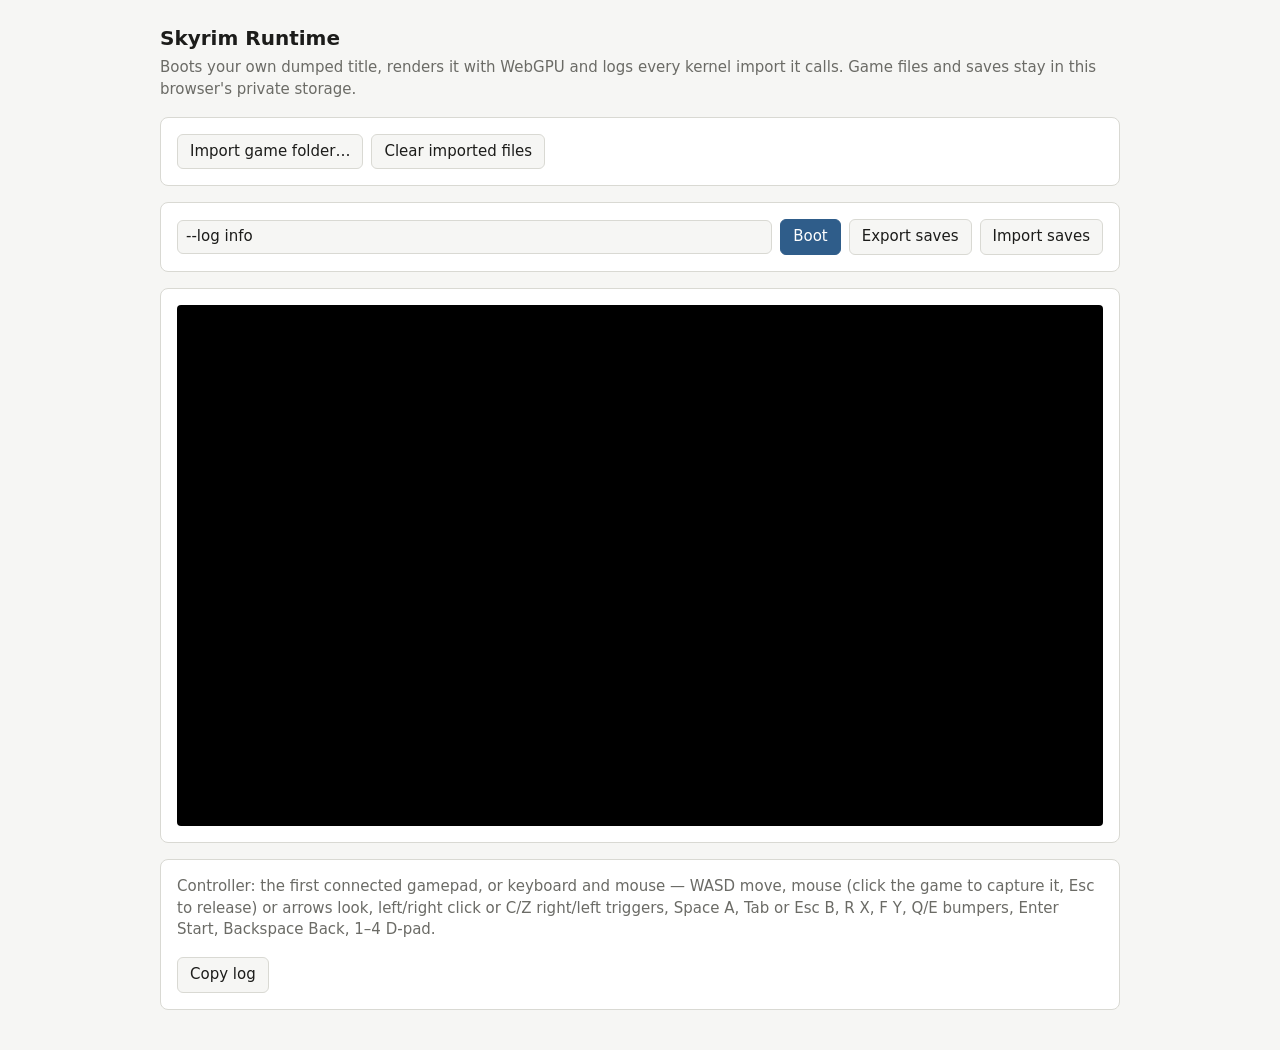
==== hosts/host-web/web/index.html @ f2bdb428 "Skyrim (Xbox 360) static recompilation runtime with a WebGPU renderer Recompiled guest code (XenonRe" ====
<!doctype html>
<html lang="en">
<head>
<meta charset="utf-8">
<meta name="viewport" content="width=device-width, initial-scale=1">
<title>Skyrim Runtime</title>
<style>
  :root { color-scheme: light dark; --bg: #f6f6f4; --fg: #1c1c1a; --muted: #6b6b66; --panel: #ffffff; --line: #d9d9d3; --accent: #2f5d8a; }
  @media (prefers-color-scheme: dark) { :root { --bg: #151514; --fg: #e8e8e3; --muted: #9a9a93; --panel: #1f1f1d; --line: #34342f; --accent: #7fa8d1; } }
  body { margin: 0; font: 15px/1.45 system-ui, sans-serif; background: var(--bg); color: var(--fg); }
  main { max-width: 960px; margin: 0 auto; padding: 24px 16px; }
  h1 { font-size: 20px; margin: 0 0 4px; }
  p { color: var(--muted); margin: 0 0 16px; }
  section { background: var(--panel); border: 1px solid var(--line); border-radius: 8px; padding: 16px; margin-bottom: 16px; }
  .row { display: flex; flex-wrap: wrap; gap: 8px; align-items: center; }
  button, input { font: inherit; }
  button { padding: 6px 12px; border: 1px solid var(--line); border-radius: 6px; background: var(--bg); color: var(--fg); cursor: pointer; }
  button.primary { background: var(--accent); border-color: var(--accent); color: #fff; }
  button:disabled { opacity: .5; cursor: default; }
  input[type=text] { padding: 5px 8px; border: 1px solid var(--line); border-radius: 6px; background: var(--bg); color: var(--fg); min-width: 0; flex: 1 1 200px; }
  #status { color: var(--muted); }
  canvas { display: block; width: 100%; aspect-ratio: 16 / 9; background: #000; border-radius: 4px; }
  pre { margin: 0; max-height: 60vh; overflow: auto; font: 12px/1.4 ui-monospace, monospace; white-space: pre-wrap; word-break: break-all; }
</style>
</head>
<body>
<main>
  <h1>Skyrim Runtime</h1>
  <p>Boots your own dumped title, renders it with WebGPU and logs every kernel import it calls. Game files and saves stay in this browser's private storage.</p>

  <section>
    <div class="row">
      <button id="pick">Import game folder…</button>
      <button id="clear">Clear imported files</button>
      <span id="status"></span>
    </div>
  </section>

  <section>
    <div class="row">
      <input id="args" type="text" value="--log info" aria-label="Runtime arguments">
      <button id="boot" class="primary">Boot</button>
      <button id="export-saves">Export saves</button>
      <button id="import-saves">Import saves</button>
    </div>
  </section>

  <section>
    <canvas id="canvas" width="1280" height="720"></canvas>
  </section>

  <section>
    <p>Controller: the first connected gamepad, or keyboard and mouse — WASD move, mouse (click the game
      to capture it, Esc to release) or arrows look, left/right click or C/Z right/left triggers, Space A,
      Tab or Esc B, R X, F Y, Q/E bumpers, Enter Start, Backspace Back, 1–4 D-pad.</p>
    <div class="row"><button id="copy-log">Copy log</button></div>
    <pre id="log"></pre>
  </section>
</main>
<script src="boot.js"></script>
</body>
</html>
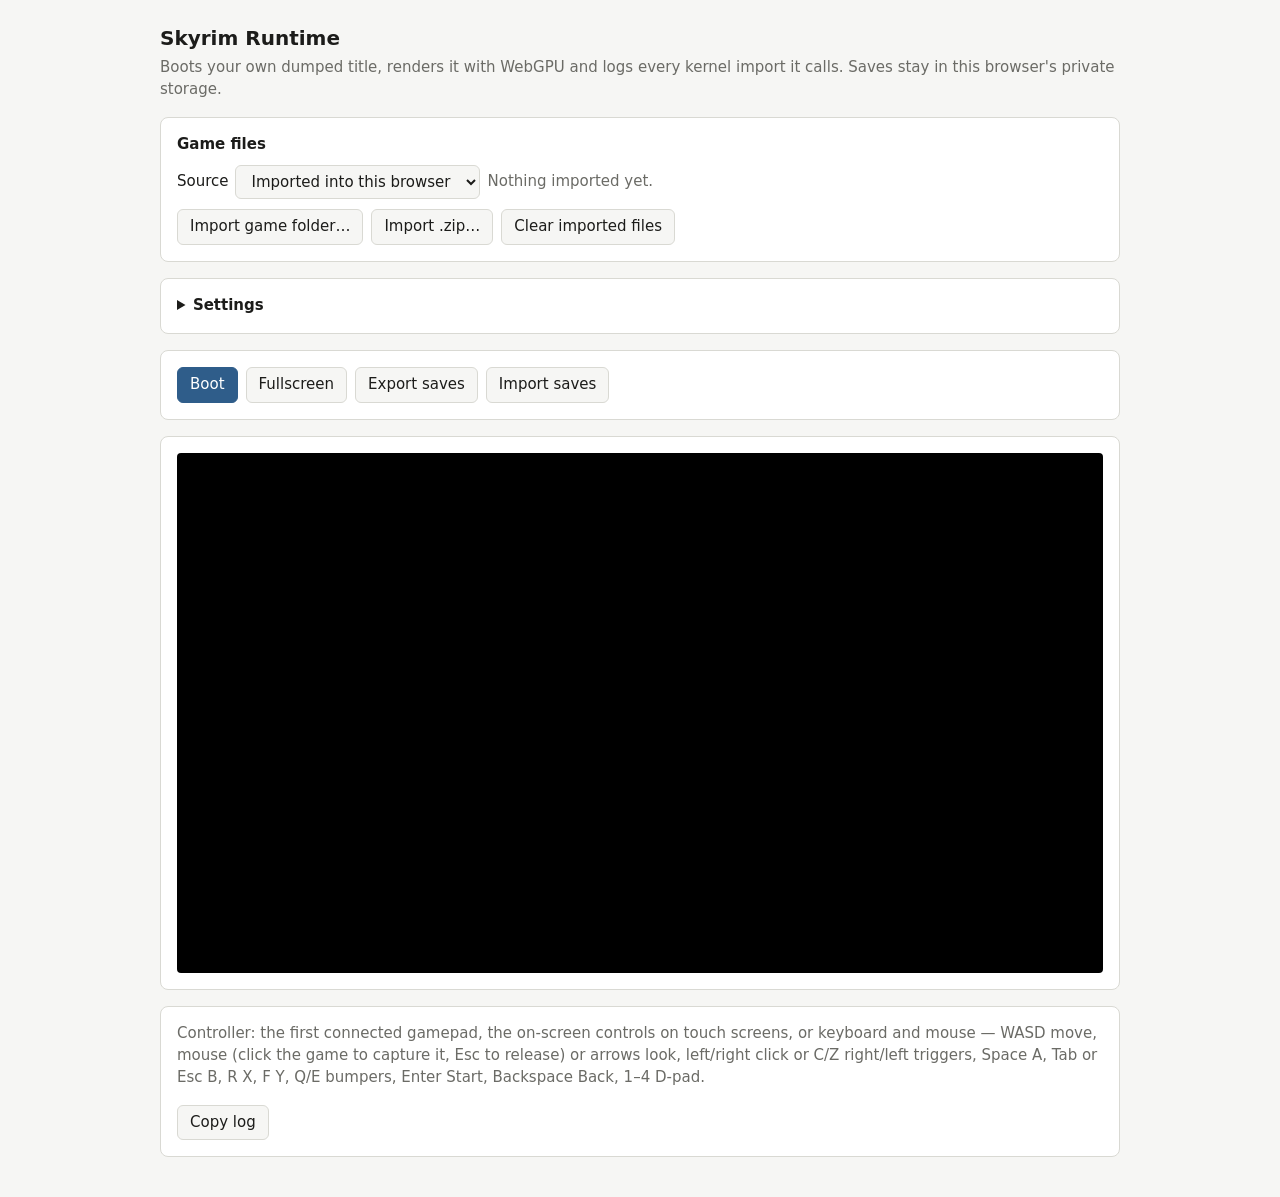
==== commit 1b1e7c72: "Stream game files, phone-friendly web page, README - vfs: read-only remote game trees (manifest + ra" ====
--- a/hosts/host-web/web/index.html
+++ b/hosts/host-web/web/index.html
@@ -2,57 +2,135 @@
 <html lang="en">
 <head>
 <meta charset="utf-8">
-<meta name="viewport" content="width=device-width, initial-scale=1">
+<meta name="viewport" content="width=device-width, initial-scale=1, viewport-fit=cover">
 <title>Skyrim Runtime</title>
 <style>
   :root { color-scheme: light dark; --bg: #f6f6f4; --fg: #1c1c1a; --muted: #6b6b66; --panel: #ffffff; --line: #d9d9d3; --accent: #2f5d8a; }
   @media (prefers-color-scheme: dark) { :root { --bg: #151514; --fg: #e8e8e3; --muted: #9a9a93; --panel: #1f1f1d; --line: #34342f; --accent: #7fa8d1; } }
+  [hidden] { display: none !important; }
   body { margin: 0; font: 15px/1.45 system-ui, sans-serif; background: var(--bg); color: var(--fg); }
   main { max-width: 960px; margin: 0 auto; padding: 24px 16px; }
   h1 { font-size: 20px; margin: 0 0 4px; }
+  h2 { font-size: 15px; margin: 0 0 10px; }
   p { color: var(--muted); margin: 0 0 16px; }
   section { background: var(--panel); border: 1px solid var(--line); border-radius: 8px; padding: 16px; margin-bottom: 16px; }
   .row { display: flex; flex-wrap: wrap; gap: 8px; align-items: center; }
-  button, input { font: inherit; }
-  button { padding: 6px 12px; border: 1px solid var(--line); border-radius: 6px; background: var(--bg); color: var(--fg); cursor: pointer; }
+  .row + .row { margin-top: 10px; }
+  button, input, select { font: inherit; }
+  button, select { padding: 6px 12px; border: 1px solid var(--line); border-radius: 6px; background: var(--bg); color: var(--fg); cursor: pointer; }
   button.primary { background: var(--accent); border-color: var(--accent); color: #fff; }
   button:disabled { opacity: .5; cursor: default; }
   input[type=text] { padding: 5px 8px; border: 1px solid var(--line); border-radius: 6px; background: var(--bg); color: var(--fg); min-width: 0; flex: 1 1 200px; }
-  #status { color: var(--muted); }
-  canvas { display: block; width: 100%; aspect-ratio: 16 / 9; background: #000; border-radius: 4px; }
+  label { display: inline-flex; gap: 6px; align-items: center; }
+  #status, .hint { color: var(--muted); }
+  details summary { cursor: pointer; font-weight: 600; }
+  .settings { display: grid; grid-template-columns: repeat(auto-fill, minmax(260px, 1fr)); gap: 10px 20px; margin-top: 12px; }
+  .settings > label { justify-content: space-between; }
+  .settings input[type=range] { flex: 1; max-width: 140px; }
+  #stage { position: relative; background: #000; border-radius: 4px; overflow: hidden; }
+  #stage canvas { display: block; width: 100%; aspect-ratio: 16 / 9; }
+  #stage:fullscreen { border-radius: 0; display: flex; align-items: center; justify-content: center; }
+  #stage:fullscreen canvas { width: 100%; height: 100%; aspect-ratio: auto; object-fit: contain; }
+  /* Browsers without the Fullscreen API for elements (iPhone Safari): fill the viewport instead. */
+  #stage.filled { position: fixed; inset: 0; z-index: 10; border-radius: 0; display: flex; align-items: center; justify-content: center; }
+  #stage.filled canvas { width: 100%; height: 100%; aspect-ratio: auto; object-fit: contain; }
+  #exit-fill { position: absolute; right: 8px; bottom: 6px; z-index: 3; padding: 2px 8px; font-size: 12px; opacity: .7; }
+  #perf { position: absolute; left: 8px; bottom: 6px; z-index: 3; padding: 2px 6px; border-radius: 4px;
+          background: rgba(0,0,0,.55); color: #e8e8e3; font: 12px/1.3 ui-monospace, monospace; pointer-events: none; }
   pre { margin: 0; max-height: 60vh; overflow: auto; font: 12px/1.4 ui-monospace, monospace; white-space: pre-wrap; word-break: break-all; }
 </style>
 </head>
 <body>
 <main>
   <h1>Skyrim Runtime</h1>
-  <p>Boots your own dumped title, renders it with WebGPU and logs every kernel import it calls. Game files and saves stay in this browser's private storage.</p>
+  <p>Boots your own dumped title, renders it with WebGPU and logs every kernel import it calls. Saves stay in this
+    browser's private storage.</p>
 
   <section>
+    <h2>Game files</h2>
     <div class="row">
+      <label>Source
+        <select id="source">
+          <option value="local">Imported into this browser</option>
+          <option value="stream">Streamed from the server</option>
+        </select>
+      </label>
+      <span id="source-status" class="hint"></span>
+    </div>
+    <div class="row" id="local-controls">
       <button id="pick">Import game folder…</button>
+      <button id="pick-zip">Import .zip…</button>
+      <input id="zip-file" type="file" accept=".zip,application/zip" hidden>
       <button id="clear">Clear imported files</button>
       <span id="status"></span>
     </div>
   </section>
 
   <section>
+    <details id="settings-box">
+      <summary>Settings</summary>
+      <div class="settings">
+        <label>Frame rate cap
+          <select id="s-fps">
+            <option value="30">30 fps (original)</option>
+            <option value="60">60 fps</option>
+            <option value="unlimited">Unlimited</option>
+          </select>
+        </label>
+        <label>Log level
+          <select id="s-log">
+            <option value="warn">Warnings</option>
+            <option value="info">Info</option>
+            <option value="debug">Debug</option>
+          </select>
+        </label>
+        <label>Touch controls
+          <select id="s-touch">
+            <option value="auto">On touch screens</option>
+            <option value="on">Always</option>
+            <option value="off">Never</option>
+          </select>
+        </label>
+        <label>Look sensitivity <input id="s-sens" type="range" min="0.25" max="3" step="0.05"></label>
+        <label>Volume <input id="s-volume" type="range" min="0" max="1" step="0.01"></label>
+        <label><input id="s-perf" type="checkbox"> Performance overlay</label>
+        <label><input id="s-upload" type="checkbox"> Send the log to the server</label>
+      </div>
+      <div class="row" style="margin-top: 12px">
+        <span class="hint">Renderer diagnostics:</span>
+        <label><input type="checkbox" data-debug="nopool"> no texture reuse</label>
+        <label><input type="checkbox" data-debug="nomemo"> rebind textures per draw</label>
+        <label><input type="checkbox" data-debug="cpu-resolve"> CPU resolves</label>
+        <label><input type="checkbox" data-debug="cpu-texture"> CPU textures</label>
+      </div>
+      <div class="row">
+        <input id="s-extra" type="text" placeholder="Extra runtime arguments" aria-label="Extra runtime arguments">
+      </div>
+      <p class="hint" style="margin: 8px 0 0">Frame rate, log level, diagnostics and extra arguments apply at the next boot.</p>
+    </details>
+  </section>
+
+  <section>
     <div class="row">
-      <input id="args" type="text" value="--log info" aria-label="Runtime arguments">
       <button id="boot" class="primary">Boot</button>
+      <button id="fullscreen">Fullscreen</button>
       <button id="export-saves">Export saves</button>
       <button id="import-saves">Import saves</button>
     </div>
   </section>
 
   <section>
-    <canvas id="canvas" width="1280" height="720"></canvas>
+    <div id="stage">
+      <canvas id="canvas" width="1280" height="720"></canvas>
+      <div id="perf" hidden></div>
+      <button id="exit-fill" hidden>Exit full view</button>
+    </div>
   </section>
 
   <section>
-    <p>Controller: the first connected gamepad, or keyboard and mouse — WASD move, mouse (click the game
-      to capture it, Esc to release) or arrows look, left/right click or C/Z right/left triggers, Space A,
-      Tab or Esc B, R X, F Y, Q/E bumpers, Enter Start, Backspace Back, 1–4 D-pad.</p>
+    <p>Controller: the first connected gamepad, the on-screen controls on touch screens, or keyboard and mouse —
+      WASD move, mouse (click the game to capture it, Esc to release) or arrows look, left/right click or C/Z
+      right/left triggers, Space A, Tab or Esc B, R X, F Y, Q/E bumpers, Enter Start, Backspace Back, 1–4 D-pad.</p>
     <div class="row"><button id="copy-log">Copy log</button></div>
     <pre id="log"></pre>
   </section>
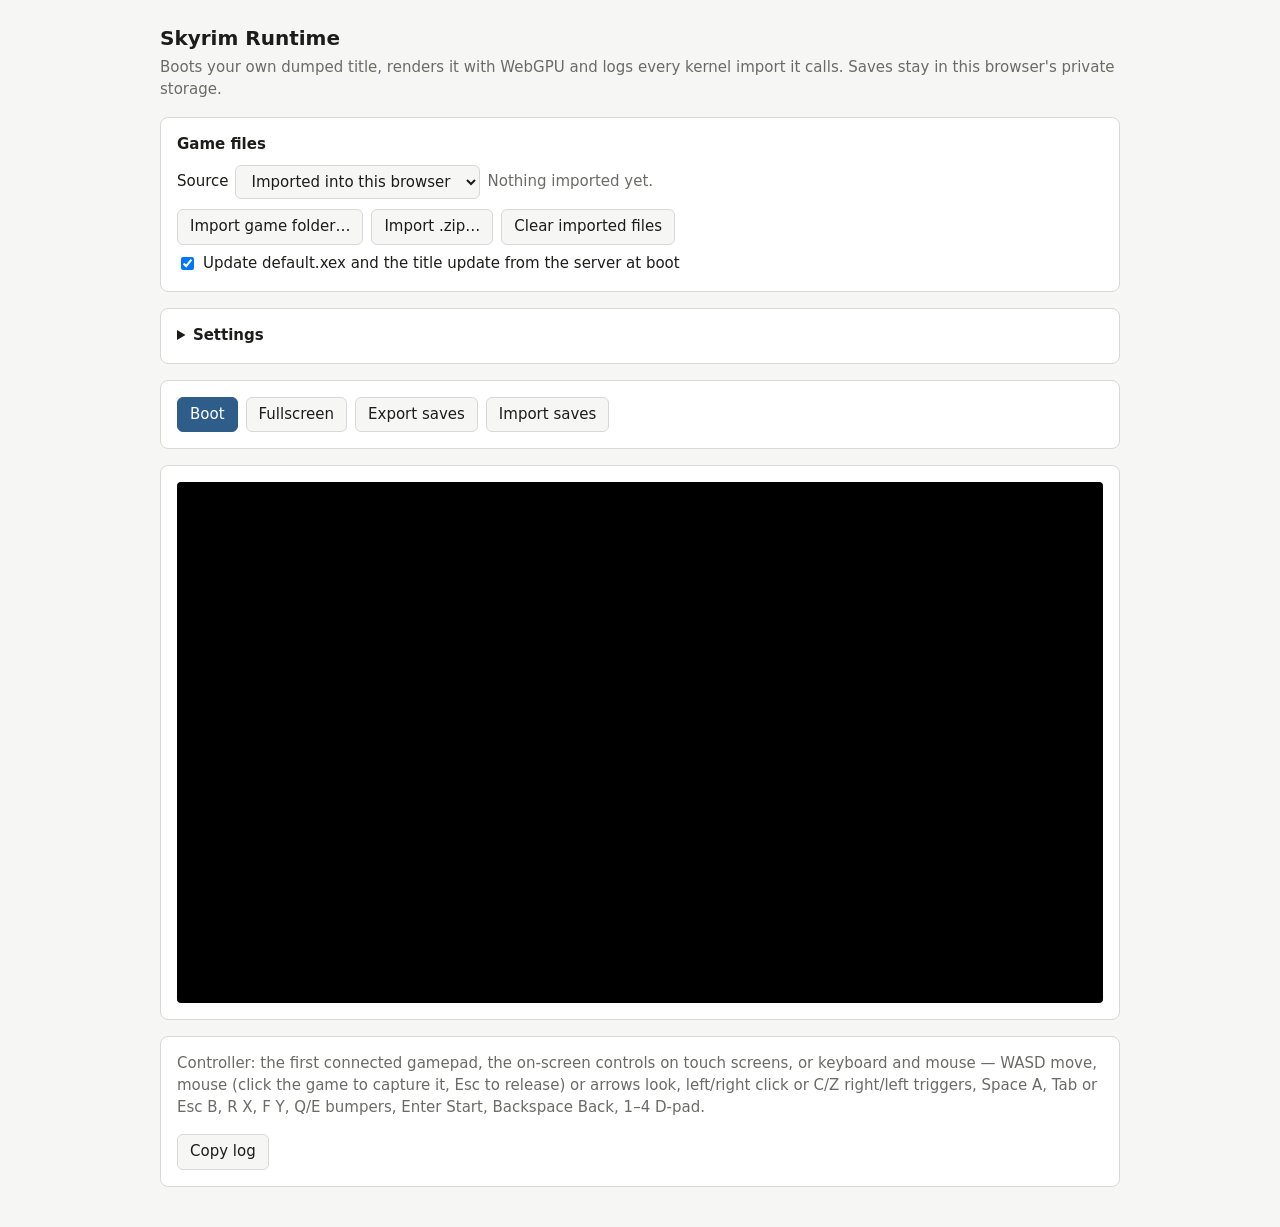
==== commit e2be06e7: "Page: update imported default.xex and title update from the server at boot An imported copy of the g" ====
--- a/hosts/host-web/web/index.html
+++ b/hosts/host-web/web/index.html
@@ -62,6 +62,7 @@
       <button id="pick-zip">Import .zip…</button>
       <input id="zip-file" type="file" accept=".zip,application/zip" hidden>
       <button id="clear">Clear imported files</button>
+      <label><input id="s-sync" type="checkbox"> Update default.xex and the title update from the server at boot</label>
       <span id="status"></span>
     </div>
   </section>
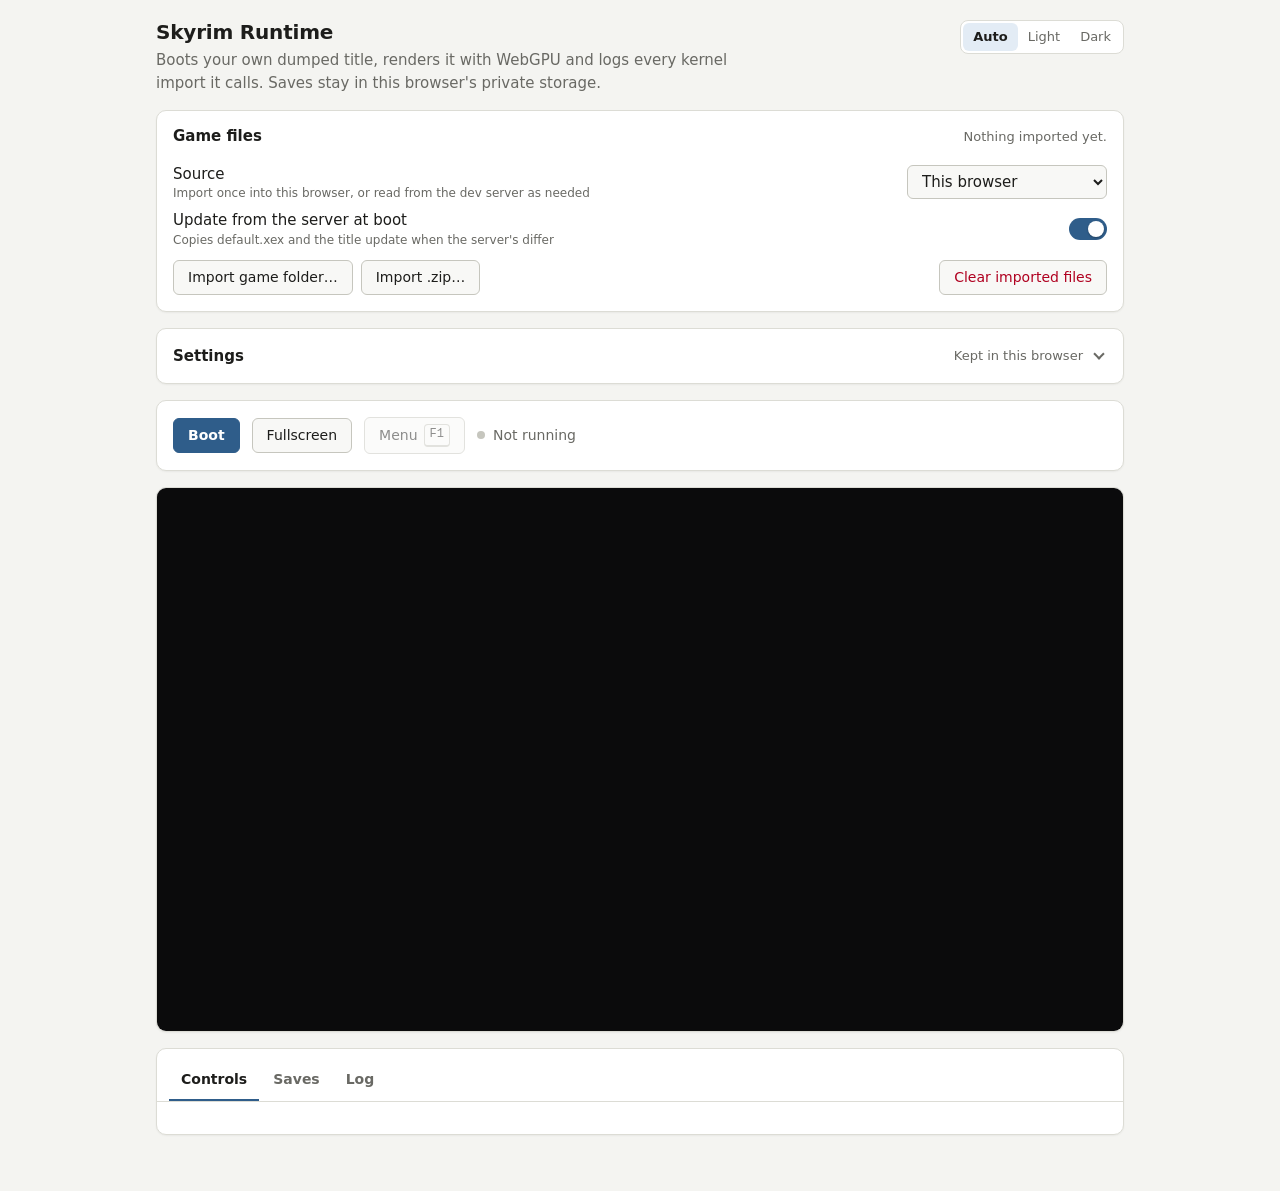
==== commit 2d167093: "Page: polished dev page with load status, in-game menu, controls help and save manager - page.css: t" ====
--- a/hosts/host-web/web/index.html
+++ b/hosts/host-web/web/index.html
@@ -3,139 +3,260 @@
 <head>
 <meta charset="utf-8">
 <meta name="viewport" content="width=device-width, initial-scale=1, viewport-fit=cover">
+<meta name="color-scheme" content="light dark">
 <title>Skyrim Runtime</title>
-<style>
-  :root { color-scheme: light dark; --bg: #f6f6f4; --fg: #1c1c1a; --muted: #6b6b66; --panel: #ffffff; --line: #d9d9d3; --accent: #2f5d8a; }
-  @media (prefers-color-scheme: dark) { :root { --bg: #151514; --fg: #e8e8e3; --muted: #9a9a93; --panel: #1f1f1d; --line: #34342f; --accent: #7fa8d1; } }
-  [hidden] { display: none !important; }
-  body { margin: 0; font: 15px/1.45 system-ui, sans-serif; background: var(--bg); color: var(--fg); }
-  main { max-width: 960px; margin: 0 auto; padding: 24px 16px; }
-  h1 { font-size: 20px; margin: 0 0 4px; }
-  h2 { font-size: 15px; margin: 0 0 10px; }
-  p { color: var(--muted); margin: 0 0 16px; }
-  section { background: var(--panel); border: 1px solid var(--line); border-radius: 8px; padding: 16px; margin-bottom: 16px; }
-  .row { display: flex; flex-wrap: wrap; gap: 8px; align-items: center; }
-  .row + .row { margin-top: 10px; }
-  button, input, select { font: inherit; }
-  button, select { padding: 6px 12px; border: 1px solid var(--line); border-radius: 6px; background: var(--bg); color: var(--fg); cursor: pointer; }
-  button.primary { background: var(--accent); border-color: var(--accent); color: #fff; }
-  button:disabled { opacity: .5; cursor: default; }
-  input[type=text] { padding: 5px 8px; border: 1px solid var(--line); border-radius: 6px; background: var(--bg); color: var(--fg); min-width: 0; flex: 1 1 200px; }
-  label { display: inline-flex; gap: 6px; align-items: center; }
-  #status, .hint { color: var(--muted); }
-  details summary { cursor: pointer; font-weight: 600; }
-  .settings { display: grid; grid-template-columns: repeat(auto-fill, minmax(260px, 1fr)); gap: 10px 20px; margin-top: 12px; }
-  .settings > label { justify-content: space-between; }
-  .settings input[type=range] { flex: 1; max-width: 140px; }
-  #stage { position: relative; background: #000; border-radius: 4px; overflow: hidden; }
-  #stage canvas { display: block; width: 100%; aspect-ratio: 16 / 9; }
-  #stage:fullscreen { border-radius: 0; display: flex; align-items: center; justify-content: center; }
-  #stage:fullscreen canvas { width: 100%; height: 100%; aspect-ratio: auto; object-fit: contain; }
-  /* Browsers without the Fullscreen API for elements (iPhone Safari): fill the viewport instead. */
-  #stage.filled { position: fixed; inset: 0; z-index: 10; border-radius: 0; display: flex; align-items: center; justify-content: center; }
-  #stage.filled canvas { width: 100%; height: 100%; aspect-ratio: auto; object-fit: contain; }
-  #exit-fill { position: absolute; right: 8px; bottom: 6px; z-index: 3; padding: 2px 8px; font-size: 12px; opacity: .7; }
-  #perf { position: absolute; left: 8px; bottom: 6px; z-index: 3; padding: 2px 6px; border-radius: 4px;
-          background: rgba(0,0,0,.55); color: #e8e8e3; font: 12px/1.3 ui-monospace, monospace; pointer-events: none; }
-  pre { margin: 0; max-height: 60vh; overflow: auto; font: 12px/1.4 ui-monospace, monospace; white-space: pre-wrap; word-break: break-all; }
-</style>
+<script>
+  // The theme before the first paint (boot.js keeps it in sync with the header's toggle).
+  try {
+    const theme = JSON.parse(localStorage.getItem('skyrt-settings') ?? '{}').theme;
+    if (theme === 'light' || theme === 'dark') document.documentElement.dataset.theme = theme;
+  } catch {}
+</script>
+<link rel="stylesheet" href="page.css">
 </head>
 <body>
 <main>
-  <h1>Skyrim Runtime</h1>
-  <p>Boots your own dumped title, renders it with WebGPU and logs every kernel import it calls. Saves stay in this
-    browser's private storage.</p>
-
-  <section>
-    <h2>Game files</h2>
-    <div class="row">
-      <label>Source
-        <select id="source">
-          <option value="local">Imported into this browser</option>
-          <option value="stream">Streamed from the server</option>
-        </select>
-      </label>
+  <header class="top">
+    <div>
+      <h1>Skyrim Runtime</h1>
+      <p>Boots your own dumped title, renders it with WebGPU and logs every kernel import it calls. Saves stay in
+        this browser's private storage.</p>
+    </div>
+    <div class="segmented" id="theme" role="group" aria-label="Theme">
+      <button type="button" data-theme-choice="auto">Auto</button>
+      <button type="button" data-theme-choice="light">Light</button>
+      <button type="button" data-theme-choice="dark">Dark</button>
+    </div>
+  </header>
+
+  <section class="card">
+    <div class="card-head">
+      <h2>Game files</h2>
       <span id="source-status" class="hint"></span>
     </div>
-    <div class="row" id="local-controls">
-      <button id="pick">Import game folder…</button>
-      <button id="pick-zip">Import .zip…</button>
-      <input id="zip-file" type="file" accept=".zip,application/zip" hidden>
-      <button id="clear">Clear imported files</button>
-      <label><input id="s-sync" type="checkbox"> Update default.xex and the title update from the server at boot</label>
-      <span id="status"></span>
-    </div>
-  </section>
-
-  <section>
+    <div class="field">
+      <span class="label">Source<span class="hint">Import once into this browser, or read from the dev server as needed</span></span>
+      <select id="source" data-setting="source">
+        <option value="local">This browser</option>
+        <option value="stream">Stream from server</option>
+      </select>
+    </div>
+    <div id="local-controls">
+      <div class="field">
+        <span class="label">Update from the server at boot<span class="hint">Copies default.xex and the title update when the server's differ</span></span>
+        <label class="switch"><input id="s-sync" type="checkbox" data-setting="sync" aria-label="Update default.xex and the title update from the server at boot"><span class="track"></span></label>
+      </div>
+      <div class="row" style="margin-top: 8px">
+        <button id="pick">Import game folder…</button>
+        <button id="pick-zip">Import .zip…</button>
+        <input id="zip-file" type="file" accept=".zip,application/zip" hidden>
+        <span class="spacer"></span>
+        <button id="clear" class="danger">Clear imported files</button>
+      </div>
+      <p id="status" class="status-line" aria-live="polite"></p>
+    </div>
+  </section>
+
+  <section class="card">
     <details id="settings-box">
-      <summary>Settings</summary>
-      <div class="settings">
-        <label>Frame rate cap
-          <select id="s-fps">
-            <option value="30">30 fps (original)</option>
-            <option value="60">60 fps</option>
-            <option value="unlimited">Unlimited</option>
-          </select>
-        </label>
-        <label>Log level
-          <select id="s-log">
-            <option value="warn">Warnings</option>
-            <option value="info">Info</option>
-            <option value="debug">Debug</option>
-          </select>
-        </label>
-        <label>Touch controls
-          <select id="s-touch">
-            <option value="auto">On touch screens</option>
-            <option value="on">Always</option>
-            <option value="off">Never</option>
-          </select>
-        </label>
-        <label>Look sensitivity <input id="s-sens" type="range" min="0.25" max="3" step="0.05"></label>
-        <label>Volume <input id="s-volume" type="range" min="0" max="1" step="0.01"></label>
-        <label><input id="s-perf" type="checkbox"> Performance overlay</label>
-        <label><input id="s-upload" type="checkbox"> Send the log to the server</label>
-      </div>
-      <div class="row" style="margin-top: 12px">
-        <span class="hint">Renderer diagnostics:</span>
-        <label><input type="checkbox" data-debug="nopool"> no texture reuse</label>
-        <label><input type="checkbox" data-debug="nomemo"> rebind textures per draw</label>
-        <label><input type="checkbox" data-debug="cpu-resolve"> CPU resolves</label>
-        <label><input type="checkbox" data-debug="cpu-texture"> CPU textures</label>
-      </div>
-      <div class="row">
-        <input id="s-extra" type="text" placeholder="Extra runtime arguments" aria-label="Extra runtime arguments">
-      </div>
-      <p class="hint" style="margin: 8px 0 0">Frame rate, log level, diagnostics and extra arguments apply at the next boot.</p>
+      <summary class="settings-summary">Settings <span class="hint" style="font-weight: 400; margin-left: auto">Kept in this browser</span></summary>
+      <div class="groups">
+        <div class="group">
+          <h3>Display</h3>
+          <div class="field">
+            <span class="label">Frame rate cap<span class="hint">Applies at next boot</span></span>
+            <select data-setting="fps">
+              <option value="30">30 fps (original)</option>
+              <option value="60">60 fps</option>
+              <option value="unlimited">Unlimited</option>
+            </select>
+          </div>
+          <div class="field">
+            <span class="label">Resolution scale<span class="hint">Applies at next boot</span></span>
+            <select data-setting="scale">
+              <option value="1">1× (1280×720)</option>
+              <option value="2">2× (2560×1440)</option>
+              <option value="3">3× (3840×2160)</option>
+              <option value="display">Match the display</option>
+            </select>
+          </div>
+          <div class="field">
+            <span class="label">Performance overlay<span class="hint">fps, draws and renderer load over the game</span></span>
+            <label class="switch"><input type="checkbox" data-setting="perf" aria-label="Performance overlay"><span class="track"></span></label>
+          </div>
+        </div>
+        <div class="group">
+          <h3>Input and audio</h3>
+          <div class="field">
+            <span class="label">Volume</span>
+            <div class="range"><input type="range" min="0" max="1" step="0.01" data-setting="volume" aria-label="Volume"><output data-output="volume"></output></div>
+          </div>
+          <div class="field">
+            <span class="label">Look sensitivity<span class="hint">Mouse and touch</span></span>
+            <div class="range"><input type="range" min="0.25" max="3" step="0.05" data-setting="sensitivity" aria-label="Look sensitivity"><output data-output="sensitivity"></output></div>
+          </div>
+          <div class="field">
+            <span class="label">Touch controls</span>
+            <select data-setting="touch">
+              <option value="auto">On touch screens</option>
+              <option value="on">Always</option>
+              <option value="off">Never</option>
+            </select>
+          </div>
+        </div>
+        <div class="group wide">
+          <h3>Diagnostics</h3>
+          <div class="groups" style="margin-top: 0; gap: 0 28px">
+            <div class="field">
+              <span class="label">Log level<span class="hint">Applies at next boot; the load status needs Info</span></span>
+              <select data-setting="log">
+                <option value="warn">Warnings</option>
+                <option value="info">Info</option>
+                <option value="debug">Debug</option>
+              </select>
+            </div>
+            <div class="field">
+              <span class="label">Send the log to the server<span class="hint">Every second, to target/web-logs/</span></span>
+              <label class="switch"><input type="checkbox" data-setting="upload" aria-label="Send the log to the server"><span class="track"></span></label>
+            </div>
+          </div>
+          <div class="field full" style="min-height: 0; padding-bottom: 0">
+            <span class="label">Renderer diagnostics<span class="hint">Applies at next boot</span></span>
+          </div>
+          <div class="checks">
+            <label class="check"><input type="checkbox" data-debug="nopool"> No texture reuse</label>
+            <label class="check"><input type="checkbox" data-debug="nomemo"> Rebind textures per draw</label>
+            <label class="check"><input type="checkbox" data-debug="cpu-resolve"> CPU resolves</label>
+            <label class="check"><input type="checkbox" data-debug="cpu-texture"> CPU textures</label>
+          </div>
+          <div class="field full">
+            <span class="label">Extra runtime arguments<span class="hint">Applies at next boot</span></span>
+            <input id="s-extra" type="text" data-setting="extra" placeholder="e.g. --log debug" aria-label="Extra runtime arguments" spellcheck="false" autocomplete="off">
+          </div>
+        </div>
+      </div>
     </details>
   </section>
 
-  <section>
-    <div class="row">
-      <button id="boot" class="primary">Boot</button>
-      <button id="fullscreen">Fullscreen</button>
-      <button id="export-saves">Export saves</button>
-      <button id="import-saves">Import saves</button>
-    </div>
-  </section>
-
-  <section>
+  <section class="card bootbar">
+    <button id="boot" class="primary">Boot</button>
+    <button id="fullscreen">Fullscreen</button>
+    <button id="open-menu" disabled title="In-game menu (F1)">Menu <kbd>F1</kbd></button>
+    <div class="phase" aria-live="polite"><span id="boot-dot" class="dot"></span><span id="boot-phase">Not running</span></div>
+  </section>
+
+  <section class="card stage-card">
     <div id="stage">
       <canvas id="canvas" width="1280" height="720"></canvas>
+      <div id="boot-status" hidden>
+        <div class="bs-box">
+          <div class="bs-title"><strong id="bs-phase">Starting</strong><span id="bs-time" class="num"></span></div>
+          <div class="bs-bar"></div>
+          <div id="bs-detail" class="bs-detail"></div>
+          <ol class="bs-steps">
+            <li data-step="runtime"><span>Download and compile the runtime</span><span class="num"></span></li>
+            <li data-step="files"><span>Open the game files</span><span class="num"></span></li>
+            <li data-step="title"><span>Start the title</span><span class="num"></span></li>
+          </ol>
+          <p id="bs-note" class="bs-note"></p>
+        </div>
+      </div>
+      <div id="phase-chip" hidden><span class="dot busy"></span><span id="phase-text"></span></div>
       <div id="perf" hidden></div>
-      <button id="exit-fill" hidden>Exit full view</button>
-    </div>
-  </section>
-
-  <section>
-    <p>Controller: the first connected gamepad, the on-screen controls on touch screens, or keyboard and mouse —
-      WASD move, mouse (click the game to capture it, Esc to release) or arrows look, left/right click or C/Z
-      right/left triggers, Space A, Tab or Esc B, R X, F Y, Q/E bumpers, Enter Start, Backspace Back, 1–4 D-pad.</p>
-    <div class="row"><button id="copy-log">Copy log</button></div>
-    <pre id="log"></pre>
+      <button id="menu-button" class="stage-btn" hidden title="Menu (F1)" aria-label="Open the menu (F1)">
+        <svg viewBox="0 0 24 24" fill="none" stroke="currentColor" stroke-width="2" stroke-linecap="round" stroke-linejoin="round" aria-hidden="true"><circle cx="12" cy="12" r="3"/><path d="M19.4 15a1.65 1.65 0 0 0 .33 1.82l.06.06a2 2 0 1 1-2.83 2.83l-.06-.06a1.65 1.65 0 0 0-1.82-.33 1.65 1.65 0 0 0-1 1.51V21a2 2 0 1 1-4 0v-.09A1.65 1.65 0 0 0 9 19.4a1.65 1.65 0 0 0-1.82.33l-.06.06a2 2 0 1 1-2.83-2.83l.06-.06A1.65 1.65 0 0 0 4.68 15a1.65 1.65 0 0 0-1.51-1H3a2 2 0 1 1 0-4h.09A1.65 1.65 0 0 0 4.6 9a1.65 1.65 0 0 0-.33-1.82l-.06-.06a2 2 0 1 1 2.83-2.83l.06.06A1.65 1.65 0 0 0 9 4.68a1.65 1.65 0 0 0 1-1.51V3a2 2 0 1 1 4 0v.09a1.65 1.65 0 0 0 1 1.51 1.65 1.65 0 0 0 1.82-.33l.06-.06a2 2 0 1 1 2.83 2.83l-.06.06A1.65 1.65 0 0 0 19.4 9a1.65 1.65 0 0 0 1.51 1H21a2 2 0 1 1 0 4h-.09a1.65 1.65 0 0 0-1.51 1z"/></svg>
+      </button>
+      <button id="exit-fill" class="stage-btn" hidden>Exit full view</button>
+
+      <div id="menu" hidden role="dialog" aria-modal="true" aria-labelledby="menu-title">
+        <div class="menu-panel" id="menu-main">
+          <div class="menu-head">
+            <h2 id="menu-title">Menu</h2>
+            <span class="hint"><kbd>F1</kbd> or <kbd>Esc</kbd> closes</span>
+          </div>
+          <p class="hint">The game keeps running behind this menu; its own pause menu is on Start.</p>
+          <div class="field">
+            <span class="label">Volume</span>
+            <div class="range"><input type="range" min="0" max="1" step="0.01" data-setting="volume" aria-label="Volume"><output data-output="volume"></output></div>
+          </div>
+          <div class="field">
+            <span class="label">Look sensitivity</span>
+            <div class="range"><input type="range" min="0.25" max="3" step="0.05" data-setting="sensitivity" aria-label="Look sensitivity"><output data-output="sensitivity"></output></div>
+          </div>
+          <div class="field">
+            <span class="label">Performance overlay</span>
+            <label class="switch"><input type="checkbox" data-setting="perf" aria-label="Performance overlay"><span class="track"></span></label>
+          </div>
+          <div class="field">
+            <span class="label">Frame rate cap<span class="hint">Applies at next boot</span></span>
+            <select data-setting="fps">
+              <option value="30">30 fps (original)</option>
+              <option value="60">60 fps</option>
+              <option value="unlimited">Unlimited</option>
+            </select>
+          </div>
+          <div class="field">
+            <span class="label">Resolution scale<span class="hint">Applies at next boot</span></span>
+            <select data-setting="scale">
+              <option value="1">1× (1280×720)</option>
+              <option value="2">2× (2560×1440)</option>
+              <option value="3">3× (3840×2160)</option>
+              <option value="display">Match the display</option>
+            </select>
+          </div>
+          <div class="menu-actions">
+            <button id="menu-fullscreen">Fullscreen</button>
+            <button id="menu-controls">Controls…</button>
+            <button id="menu-export">Export saves</button>
+            <button id="menu-log">Copy log</button>
+            <button id="menu-resume" class="primary">Resume</button>
+          </div>
+        </div>
+        <div class="menu-panel wide" id="menu-controls-view" hidden>
+          <div class="menu-head">
+            <button id="menu-back" class="small">← Back</button>
+            <h2>Controls</h2>
+          </div>
+          <div data-controls></div>
+        </div>
+      </div>
+    </div>
+  </section>
+
+  <section class="card">
+    <div class="tabs" role="tablist" aria-label="Help, saves and log">
+      <button role="tab" id="tab-controls" aria-controls="panel-controls" data-tab="controls">Controls</button>
+      <button role="tab" id="tab-saves" aria-controls="panel-saves" data-tab="saves">Saves</button>
+      <button role="tab" id="tab-log" aria-controls="panel-log" data-tab="log">Log</button>
+    </div>
+    <div role="tabpanel" id="panel-controls" aria-labelledby="tab-controls">
+      <div data-controls></div>
+    </div>
+    <div role="tabpanel" id="panel-saves" aria-labelledby="tab-saves" hidden>
+      <div class="row" style="margin-bottom: 12px">
+        <button id="saves-refresh" class="small">Refresh</button>
+        <button id="saves-import-zip" class="small">Import .zip…</button>
+        <input id="saves-zip-file" type="file" accept=".zip,application/zip" hidden>
+        <button id="saves-download-all" class="small">Download all</button>
+        <span class="spacer"></span>
+        <span id="server-saves" class="row" hidden>
+          <button id="export-saves" class="small" title="Copy every save to the dev server (target/web-saves/)">Export all to server</button>
+          <button id="import-saves" class="small" title="Copy the dev server's saves into this browser">Import all from server</button>
+        </span>
+      </div>
+      <div id="saves-list"></div>
+      <p id="saves-note" class="hint" style="margin-top: 10px"></p>
+    </div>
+    <div role="tabpanel" id="panel-log" aria-labelledby="tab-log" hidden>
+      <div class="row" style="margin-bottom: 10px">
+        <button id="copy-log" class="small">Copy log</button>
+        <span class="hint" id="log-note"></span>
+      </div>
+      <pre id="log"></pre>
+    </div>
   </section>
 </main>
+<div id="toast" class="fade" role="status" aria-live="polite"></div>
 <script src="boot.js"></script>
 </body>
 </html>
--- a/hosts/host-web/web/page.css
+++ b/hosts/host-web/web/page.css
@@ -0,0 +1,359 @@
+/* The dev page's styles: tokens (light, dark, and the forced themes of the header's toggle), the
+   cards and form grid, the game's stage with its overlays (boot status, phase chip, menu), and the
+   controls and saves panels. Everything over the game's frame uses the fixed "stage" colors. */
+
+:root {
+  color-scheme: light;
+  --bg: #f4f4f1;
+  --fg: #1d1d1b;
+  --muted: #696964;
+  --panel: #ffffff;
+  --panel-2: #f8f8f6;
+  --line: #dcdcd5;
+  --line-strong: #c6c6be;
+  --accent: #2f5d8a;
+  --accent-fg: #ffffff;
+  --accent-soft: #e3ecf5;
+  --danger: #b00020;
+  --danger-soft: #fbe9ec;
+  --ok: #2e7d4f;
+  --focus: #4a86c5;
+  --shadow: 0 1px 2px rgba(0, 0, 0, .05);
+  --radius: 10px;
+  --radius-sm: 6px;
+  --mono: ui-monospace, SFMono-Regular, Menlo, Consolas, monospace;
+  /* Over the game's frame: always dark. */
+  --stage-bg: #0b0b0c;
+  --stage-fg: #ecebe6;
+  --stage-muted: #a3a29b;
+  --stage-panel: rgba(22, 22, 24, .94);
+  --stage-line: rgba(255, 255, 255, .14);
+  --stage-accent: #8db4dc;
+}
+@media (prefers-color-scheme: dark) {
+  :root:not([data-theme="light"]) {
+    color-scheme: dark;
+    --bg: #131312;
+    --fg: #e9e8e3;
+    --muted: #9b9a93;
+    --panel: #1c1c1a;
+    --panel-2: #222220;
+    --line: #31312d;
+    --line-strong: #44443f;
+    --accent: #7fa8d1;
+    --accent-fg: #0f1720;
+    --accent-soft: #1f2b37;
+    --danger: #ff6b7f;
+    --danger-soft: #3a1c22;
+    --ok: #6cc28f;
+    --focus: #8db4dc;
+    --shadow: none;
+  }
+}
+:root[data-theme="dark"] {
+  color-scheme: dark;
+  --bg: #131312;
+  --fg: #e9e8e3;
+  --muted: #9b9a93;
+  --panel: #1c1c1a;
+  --panel-2: #222220;
+  --line: #31312d;
+  --line-strong: #44443f;
+  --accent: #7fa8d1;
+  --accent-fg: #0f1720;
+  --accent-soft: #1f2b37;
+  --danger: #ff6b7f;
+  --danger-soft: #3a1c22;
+  --ok: #6cc28f;
+  --focus: #8db4dc;
+  --shadow: none;
+}
+
+*, *::before, *::after { box-sizing: border-box; }
+[hidden] { display: none !important; }
+html { -webkit-text-size-adjust: 100%; }
+body {
+  margin: 0;
+  font: 15px/1.5 system-ui, -apple-system, "Segoe UI", Roboto, sans-serif;
+  background: var(--bg);
+  color: var(--fg);
+}
+main { max-width: 1000px; margin: 0 auto; padding: 20px 16px 40px; }
+h1, h2, h3 { margin: 0; line-height: 1.25; }
+h1 { font-size: 20px; font-weight: 650; letter-spacing: -.01em; }
+h2 { font-size: 15px; font-weight: 650; }
+h3 { font-size: 12px; font-weight: 650; text-transform: uppercase; letter-spacing: .06em; color: var(--muted); }
+p { margin: 0; }
+a { color: var(--accent); }
+kbd {
+  display: inline-block; min-width: 1.6em; padding: 0 5px; border: 1px solid var(--line-strong);
+  border-bottom-width: 2px; border-radius: 4px; background: var(--panel-2); font: 12px/1.6 var(--mono);
+  text-align: center; white-space: nowrap;
+}
+.hint, .muted { color: var(--muted); font-size: 13px; }
+.num { font-variant-numeric: tabular-nums; }
+
+/* Header */
+.top { display: flex; align-items: flex-start; justify-content: space-between; gap: 16px; margin-bottom: 16px; }
+.top p { color: var(--muted); margin-top: 4px; max-width: 62ch; }
+
+/* Cards */
+.card {
+  background: var(--panel); border: 1px solid var(--line); border-radius: var(--radius);
+  box-shadow: var(--shadow); padding: 16px; margin-bottom: 16px;
+}
+.card-head { display: flex; align-items: center; justify-content: space-between; gap: 12px; margin-bottom: 12px; }
+.card-head .hint { text-align: right; }
+
+/* Controls */
+button, input, select, textarea { font: inherit; color: inherit; }
+button, .btn {
+  display: inline-flex; align-items: center; justify-content: center; gap: 6px; min-height: 34px;
+  padding: 6px 14px; border: 1px solid var(--line-strong); border-radius: var(--radius-sm);
+  background: var(--panel-2); color: var(--fg); cursor: pointer; white-space: nowrap; font-size: 14px;
+}
+button:hover:not(:disabled) { border-color: var(--muted); }
+button.primary { background: var(--accent); border-color: var(--accent); color: var(--accent-fg); font-weight: 600; }
+button.primary:hover:not(:disabled) { filter: brightness(1.08); border-color: var(--accent); }
+button.danger { color: var(--danger); }
+button.ghost { background: transparent; border-color: transparent; }
+button.ghost:hover:not(:disabled) { background: var(--panel-2); border-color: var(--line); }
+button.small { min-height: 28px; padding: 3px 10px; font-size: 13px; }
+button:disabled { opacity: .5; cursor: default; }
+:focus-visible { outline: 2px solid var(--focus); outline-offset: 2px; }
+select, input[type="text"] {
+  min-height: 34px; padding: 5px 10px; border: 1px solid var(--line-strong); border-radius: var(--radius-sm);
+  background: var(--panel-2); min-width: 0;
+}
+select { cursor: pointer; padding-right: 28px; }
+input[type="range"] { accent-color: var(--accent); margin: 0; min-width: 0; }
+input[type="checkbox"] { accent-color: var(--accent); }
+
+.row { display: flex; flex-wrap: wrap; gap: 8px; align-items: center; }
+.row + .row { margin-top: 12px; }
+.spacer { flex: 1 1 auto; }
+
+/* Segmented control (the theme toggle, tabs) */
+.segmented { display: inline-flex; padding: 2px; border: 1px solid var(--line); border-radius: 8px; background: var(--panel); }
+.segmented button { min-height: 28px; padding: 3px 10px; border: 0; border-radius: 6px; background: transparent; color: var(--muted); font-size: 13px; }
+.segmented button[aria-pressed="true"], .segmented button[aria-selected="true"] { background: var(--accent-soft); color: var(--fg); font-weight: 600; }
+
+/* Settings: label column and control column, aligned in every group. */
+.settings-summary { display: flex; align-items: center; justify-content: space-between; gap: 12px; cursor: pointer; list-style: none; font-weight: 650; }
+.settings-summary::-webkit-details-marker { display: none; }
+.settings-summary::after { content: ""; width: 8px; height: 8px; border-right: 2px solid var(--muted); border-bottom: 2px solid var(--muted); transform: rotate(45deg); margin: -4px 4px 0 0; transition: transform .15s; }
+details[open] > .settings-summary::after { transform: rotate(-135deg); margin-top: 4px; }
+.groups { display: grid; grid-template-columns: repeat(2, minmax(0, 1fr)); gap: 16px 28px; margin-top: 16px; }
+.group { display: flex; flex-direction: column; gap: 2px; min-width: 0; }
+.group.wide { grid-column: 1 / -1; }
+.group h3 { padding-bottom: 6px; border-bottom: 1px solid var(--line); margin-bottom: 4px; }
+.field {
+  display: grid; grid-template-columns: minmax(0, 1fr) minmax(0, 200px); align-items: center; gap: 4px 16px;
+  min-height: 44px; padding: 4px 0;
+}
+.field > .label { display: flex; flex-direction: column; min-width: 0; }
+.field > .label .hint { font-size: 12px; line-height: 1.35; }
+.field > select, .field > .range, .field > .switch, .field > input[type="text"] { justify-self: stretch; width: 100%; }
+.field > .switch { justify-self: end; width: auto; }
+.field.full { grid-template-columns: minmax(0, 1fr); }
+.range { display: grid; grid-template-columns: minmax(0, 1fr) 4.2em; align-items: center; gap: 10px; }
+.range output { text-align: right; font: 13px var(--mono); color: var(--muted); }
+.badge {
+  display: inline-block; margin-left: 6px; padding: 0 6px; border-radius: 999px; border: 1px solid var(--line-strong);
+  color: var(--muted); font-size: 11px; font-weight: 500; line-height: 18px; vertical-align: 1px; white-space: nowrap;
+}
+.checks { display: grid; grid-template-columns: repeat(auto-fill, minmax(210px, 1fr)); gap: 6px 16px; padding: 6px 0; }
+.check { display: flex; align-items: center; gap: 8px; min-height: 30px; }
+
+/* Switch (a styled checkbox) */
+.switch { position: relative; display: inline-flex; align-items: center; cursor: pointer; }
+.switch input { position: absolute; opacity: 0; width: 100%; height: 100%; margin: 0; cursor: pointer; }
+.switch .track { width: 38px; height: 22px; border-radius: 999px; background: var(--line-strong); transition: background .15s; position: relative; }
+.switch .track::after { content: ""; position: absolute; left: 3px; top: 3px; width: 16px; height: 16px; border-radius: 50%; background: #fff; box-shadow: 0 1px 2px rgba(0,0,0,.3); transition: transform .15s; }
+.switch input:checked + .track { background: var(--accent); }
+.switch input:checked + .track::after { transform: translateX(16px); }
+.switch input:focus-visible + .track { outline: 2px solid var(--focus); outline-offset: 2px; }
+
+/* Game files */
+.files-grid { display: grid; grid-template-columns: minmax(0, 1fr) auto; gap: 12px; align-items: center; }
+#status:empty { display: none; }
+.status-line { margin-top: 10px; font-size: 13px; color: var(--muted); }
+
+/* Boot bar */
+.bootbar { display: flex; flex-wrap: wrap; align-items: center; gap: 8px 12px; }
+.bootbar .phase { display: flex; align-items: center; gap: 8px; min-width: 0; color: var(--muted); font-size: 14px; }
+.dot { width: 8px; height: 8px; border-radius: 50%; background: var(--line-strong); flex: none; }
+.dot.busy { background: var(--accent); animation: pulse 1.2s ease-in-out infinite; }
+.dot.ok { background: var(--ok); }
+.dot.err { background: var(--danger); }
+@keyframes pulse { 50% { opacity: .35; } }
+
+/* The game's stage */
+.stage-card { padding: 0; overflow: hidden; }
+#stage { position: relative; background: var(--stage-bg); overflow: hidden; container-type: inline-size; color: var(--stage-fg); }
+#stage canvas { display: block; width: 100%; aspect-ratio: 16 / 9; }
+#stage:fullscreen { display: flex; align-items: center; justify-content: center; }
+#stage:fullscreen canvas { width: 100%; height: 100%; aspect-ratio: auto; object-fit: contain; }
+/* Browsers without the Fullscreen API for elements (iPhone Safari): fill the viewport instead. */
+#stage.filled { position: fixed; inset: 0; z-index: 10; display: flex; align-items: center; justify-content: center; }
+#stage.filled canvas { width: 100%; height: 100%; aspect-ratio: auto; object-fit: contain; }
+.stage-btn {
+  position: absolute; z-index: 4; min-height: 0; padding: 4px 10px; border: 1px solid var(--stage-line);
+  border-radius: 8px; background: rgba(0, 0, 0, .45); color: var(--stage-fg); font-size: 12px; opacity: .75;
+}
+.stage-btn:hover:not(:disabled) { opacity: 1; border-color: rgba(255, 255, 255, .35); }
+#exit-fill { right: 8px; bottom: 8px; }
+#menu-button { top: 8px; right: 8px; width: 36px; height: 36px; padding: 0; }
+#menu-button svg { width: 20px; height: 20px; }
+/* The touch controller has RT/RB in the top right corner: the gear moves to the middle. */
+#stage.touch #menu-button { right: auto; left: 50%; transform: translateX(-50%); }
+#perf {
+  position: absolute; left: 8px; bottom: 8px; z-index: 3; padding: 3px 8px; border-radius: 6px;
+  background: rgba(0, 0, 0, .6); color: var(--stage-fg); font: 12px/1.3 var(--mono); pointer-events: none;
+}
+#perf:empty::before { content: "waiting for the first report…"; color: var(--stage-muted); }
+
+/* Phase chip: the game's state after the first frames. */
+#phase-chip {
+  position: absolute; left: 8px; top: 8px; z-index: 3; display: flex; align-items: center; gap: 8px;
+  padding: 4px 10px; border-radius: 999px; background: rgba(0, 0, 0, .6); color: var(--stage-fg);
+  font-size: 12px; pointer-events: none; transition: opacity .4s;
+}
+#phase-chip.fade { opacity: 0; }
+
+/* Boot status over the frame until the game draws. */
+#boot-status {
+  position: absolute; inset: 0; z-index: 3; display: flex; align-items: center; justify-content: center;
+  padding: 16px; background: radial-gradient(ellipse at 50% 40%, #1d1f23 0%, var(--stage-bg) 70%);
+  transition: opacity .4s;
+}
+#boot-status.fade { opacity: 0; pointer-events: none; }
+.bs-box { width: min(440px, 100%); display: flex; flex-direction: column; gap: 10px; }
+.bs-title { display: flex; align-items: baseline; justify-content: space-between; gap: 12px; }
+.bs-title strong { font-size: 18px; font-weight: 600; letter-spacing: .02em; }
+.bs-title .num { color: var(--stage-muted); font: 13px var(--mono); }
+.bs-detail { color: var(--stage-muted); font-size: 13px; min-height: 1.5em; overflow: hidden; text-overflow: ellipsis; white-space: nowrap; }
+.bs-bar { position: relative; height: 4px; border-radius: 2px; background: rgba(255, 255, 255, .12); overflow: hidden; }
+.bs-bar::after {
+  content: ""; position: absolute; top: 0; bottom: 0; width: 30%; border-radius: 2px; background: var(--stage-accent);
+  animation: slide 1.4s ease-in-out infinite;
+}
+#boot-status.error .bs-bar::after { animation: none; width: 100%; background: #ff6b7f; }
+@keyframes slide { from { left: -30%; } to { left: 100%; } }
+.bs-steps { list-style: none; margin: 4px 0 0; padding: 0; display: grid; gap: 6px; font-size: 13px; }
+.bs-steps li { display: grid; grid-template-columns: 18px minmax(0, 1fr) auto; align-items: center; gap: 8px; color: var(--stage-muted); }
+.bs-steps li::before { content: ""; width: 10px; height: 10px; margin-left: 4px; border-radius: 50%; border: 2px solid rgba(255, 255, 255, .25); }
+.bs-steps li.active { color: var(--stage-fg); }
+.bs-steps li.active::before { border-color: var(--stage-accent); background: var(--stage-accent); animation: pulse 1.2s ease-in-out infinite; }
+.bs-steps li.done::before { border-color: #6cc28f; background: #6cc28f; }
+.bs-steps li .num { font: 12px var(--mono); }
+.bs-note { color: var(--stage-muted); font-size: 12px; }
+#boot-status.error .bs-title strong { color: #ff8a9a; }
+/* A phone's small frame: the step list doesn't fit. */
+@container (max-width: 520px) {
+  .bs-steps, .bs-note { display: none; }
+  .bs-title strong { font-size: 15px; }
+}
+
+/* In-game menu: over the whole viewport (also in fullscreen, where the stage is the top layer). */
+#menu {
+  position: fixed; inset: 0; z-index: 20; display: flex; align-items: center; justify-content: center;
+  padding: 16px; background: rgba(0, 0, 0, .55); backdrop-filter: blur(3px); -webkit-backdrop-filter: blur(3px);
+}
+.menu-panel {
+  width: min(520px, 100%); max-height: 100%; overflow: auto; overscroll-behavior: contain;
+  border: 1px solid var(--line); border-radius: 14px; background: var(--panel); color: var(--fg);
+  box-shadow: 0 12px 40px rgba(0, 0, 0, .45); padding: 16px 18px 18px;
+}
+.menu-panel.wide { width: min(760px, 100%); }
+.menu-head { display: flex; align-items: center; gap: 10px; margin-bottom: 4px; }
+.menu-head h2 { font-size: 17px; flex: 1; }
+.menu-head .hint { font-size: 12px; }
+.menu-actions { display: grid; grid-template-columns: repeat(2, minmax(0, 1fr)); gap: 8px; margin-top: 14px; }
+.menu-actions .primary { grid-column: 1 / -1; }
+.menu-panel .field { min-height: 40px; }
+
+/* Tabs card (controls, saves, log) */
+.tabs { display: flex; gap: 2px; border-bottom: 1px solid var(--line); margin: -4px -16px 16px; padding: 0 12px; overflow-x: auto; }
+.tabs button {
+  min-height: 40px; padding: 8px 12px; border: 0; border-bottom: 2px solid transparent; border-radius: 0;
+  background: transparent; color: var(--muted); font-weight: 600;
+}
+.tabs button[aria-selected="true"] { color: var(--fg); border-bottom-color: var(--accent); }
+
+/* Tables (controls, saves) */
+.table-wrap { overflow-x: auto; border: 1px solid var(--line); border-radius: var(--radius-sm); }
+table { width: 100%; border-collapse: collapse; font-size: 14px; }
+th, td { text-align: left; padding: 7px 10px; border-bottom: 1px solid var(--line); vertical-align: middle; }
+tr:last-child td { border-bottom: 0; }
+th { font-size: 12px; font-weight: 600; color: var(--muted); background: var(--panel-2); white-space: nowrap; }
+td.keys { white-space: nowrap; }
+td.keys kbd + kbd { margin-left: 4px; }
+td.act { text-align: right; white-space: nowrap; width: 1%; }
+tr.capturing td { background: var(--accent-soft); }
+.controls-grid { display: grid; grid-template-columns: repeat(auto-fit, minmax(300px, 1fr)); gap: 16px; }
+.controls-section + .controls-section { margin-top: 18px; }
+.controls-section > .row { margin-bottom: 8px; }
+.controls-section h3 { flex: 1; }
+.notes { margin: 10px 0 0; padding-left: 18px; color: var(--muted); font-size: 13px; }
+.notes li + li { margin-top: 2px; }
+
+/* Narrow screens: the "In Skyrim" column moves under the controller input. */
+.phone-only { display: none; }
+@media (max-width: 640px) {
+  .wide-only { display: none; }
+  .phone-only { display: block; }
+}
+
+/* Saves */
+.save-name { font-weight: 600; overflow-wrap: anywhere; }
+.save-sub { color: var(--muted); font-size: 12px; overflow-wrap: anywhere; }
+.empty { padding: 20px; text-align: center; color: var(--muted); font-size: 14px; }
+@media (max-width: 640px) {
+  /* Saves as stacked rows on phones. */
+  .saves-table thead { display: none; }
+  .saves-table tr { display: grid; grid-template-columns: minmax(0, 1fr) auto; gap: 2px 12px; padding: 8px 10px; border-bottom: 1px solid var(--line); }
+  .saves-table tr:last-child { border-bottom: 0; }
+  .saves-table td { padding: 0; border: 0; }
+  .saves-table td.name { grid-column: 1 / -1; }
+  .saves-table td.act { grid-column: 1 / -1; text-align: left; padding-top: 6px; }
+}
+
+/* Log */
+pre#log {
+  margin: 0; max-height: 50vh; overflow: auto; padding: 10px 12px; border: 1px solid var(--line);
+  border-radius: var(--radius-sm); background: var(--panel-2); font: 12px/1.45 var(--mono);
+  white-space: pre-wrap; word-break: break-all;
+}
+
+/* Error banner (boot.js `fatal`) */
+.fatal-banner {
+  position: fixed; left: 0; right: 0; top: 0; z-index: 1000; display: flex; align-items: flex-start; gap: 12px;
+  padding: 12px 16px; background: #b00020; color: #fff; font-size: 14px; box-shadow: 0 2px 12px rgba(0, 0, 0, .3);
+}
+.fatal-banner .msg { flex: 1; min-width: 0; white-space: pre-wrap; overflow-wrap: anywhere; }
+.fatal-banner button { background: rgba(255, 255, 255, .15); border-color: rgba(255, 255, 255, .45); color: #fff; }
+
+/* Toast for short confirmations (copied, exported) */
+#toast {
+  position: fixed; left: 50%; bottom: 16px; z-index: 30; transform: translateX(-50%); max-width: calc(100% - 32px);
+  padding: 8px 14px; border-radius: 8px; background: var(--fg); color: var(--bg); font-size: 14px;
+  box-shadow: 0 6px 20px rgba(0, 0, 0, .25); transition: opacity .3s;
+}
+#toast.fade { opacity: 0; pointer-events: none; }
+
+@media (max-width: 720px) {
+  .groups { grid-template-columns: minmax(0, 1fr); }
+  .top { flex-direction: column; gap: 10px; }
+  .field { grid-template-columns: minmax(0, 1fr) minmax(0, 170px); }
+  .menu-actions { grid-template-columns: minmax(0, 1fr); }
+}
+@media (max-width: 420px) {
+  .field { grid-template-columns: minmax(0, 1fr); gap: 6px; }
+  .field:has(> .switch) { grid-template-columns: minmax(0, 1fr) auto; }
+  .files-grid { grid-template-columns: minmax(0, 1fr); }
+  .bootbar > button { flex: 1 1 auto; }
+}
+@media (prefers-reduced-motion: reduce) {
+  *, *::before, *::after { animation: none !important; transition: none !important; }
+}
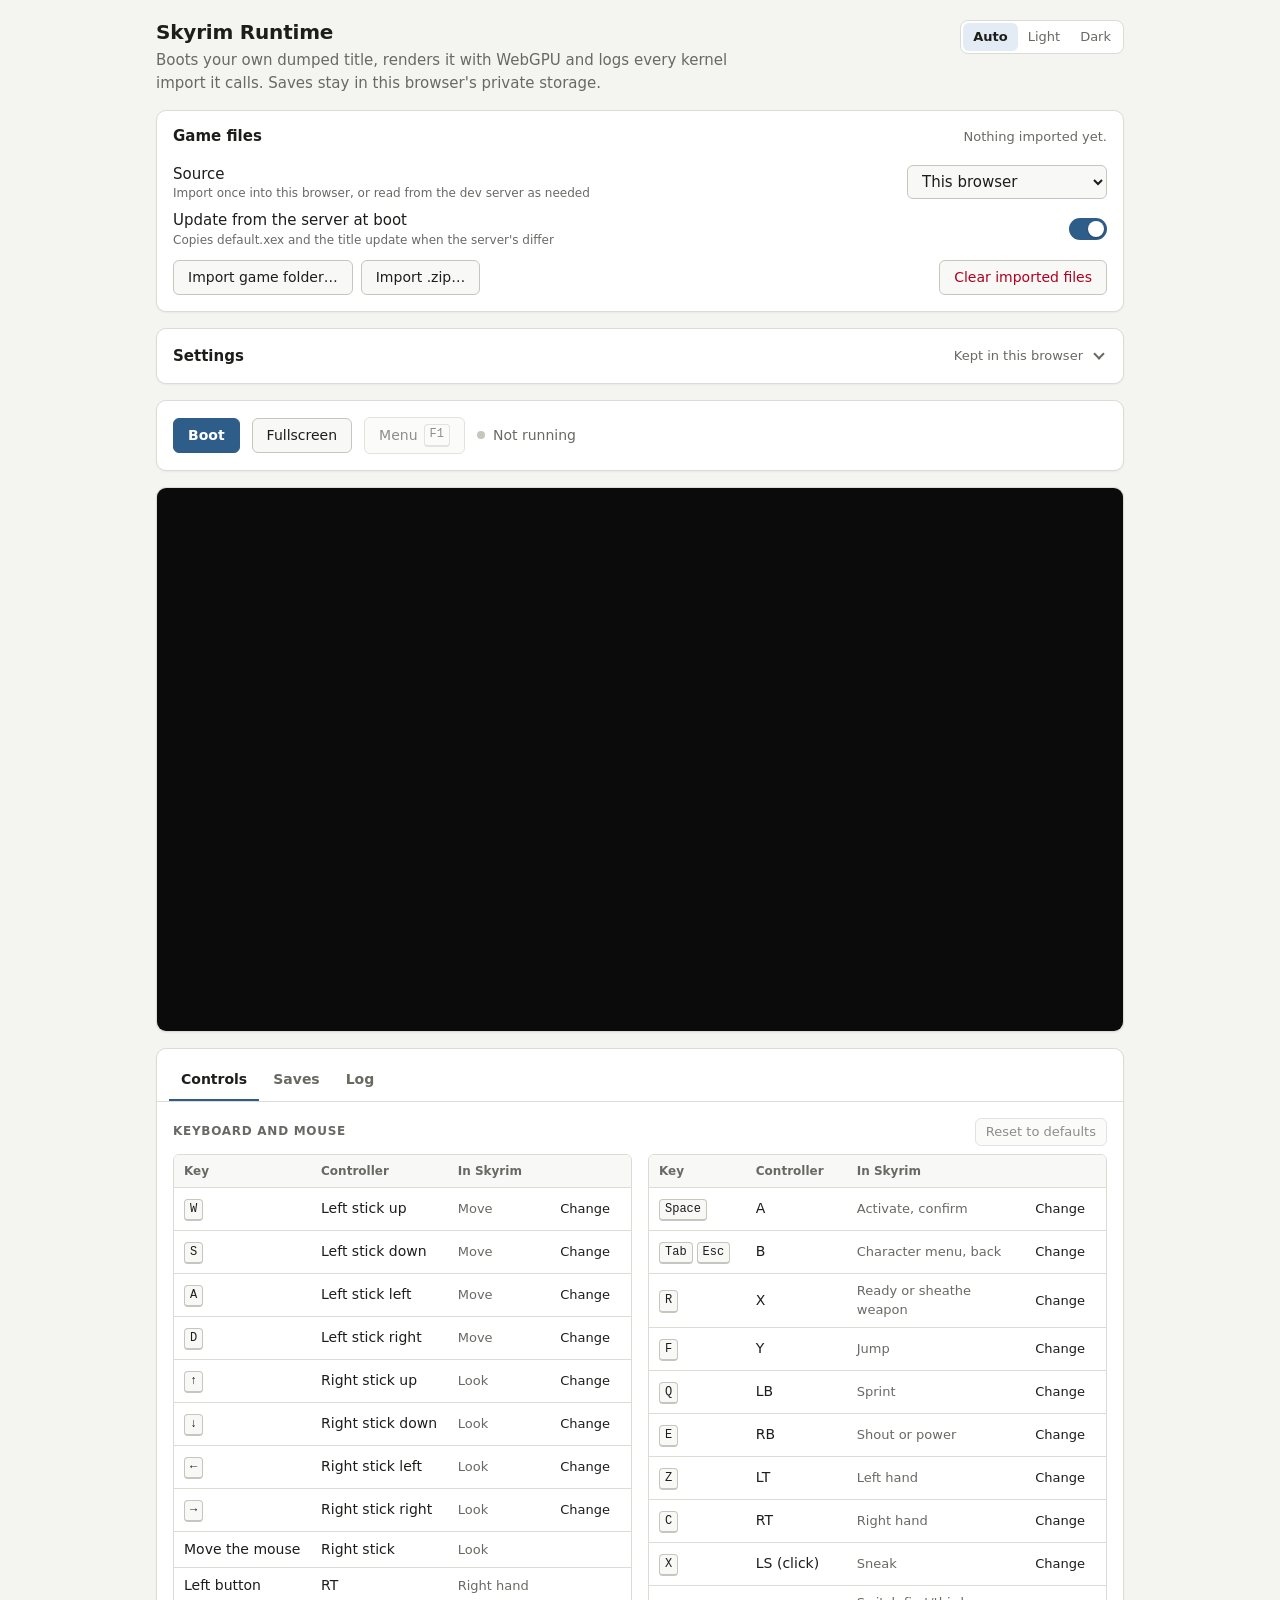
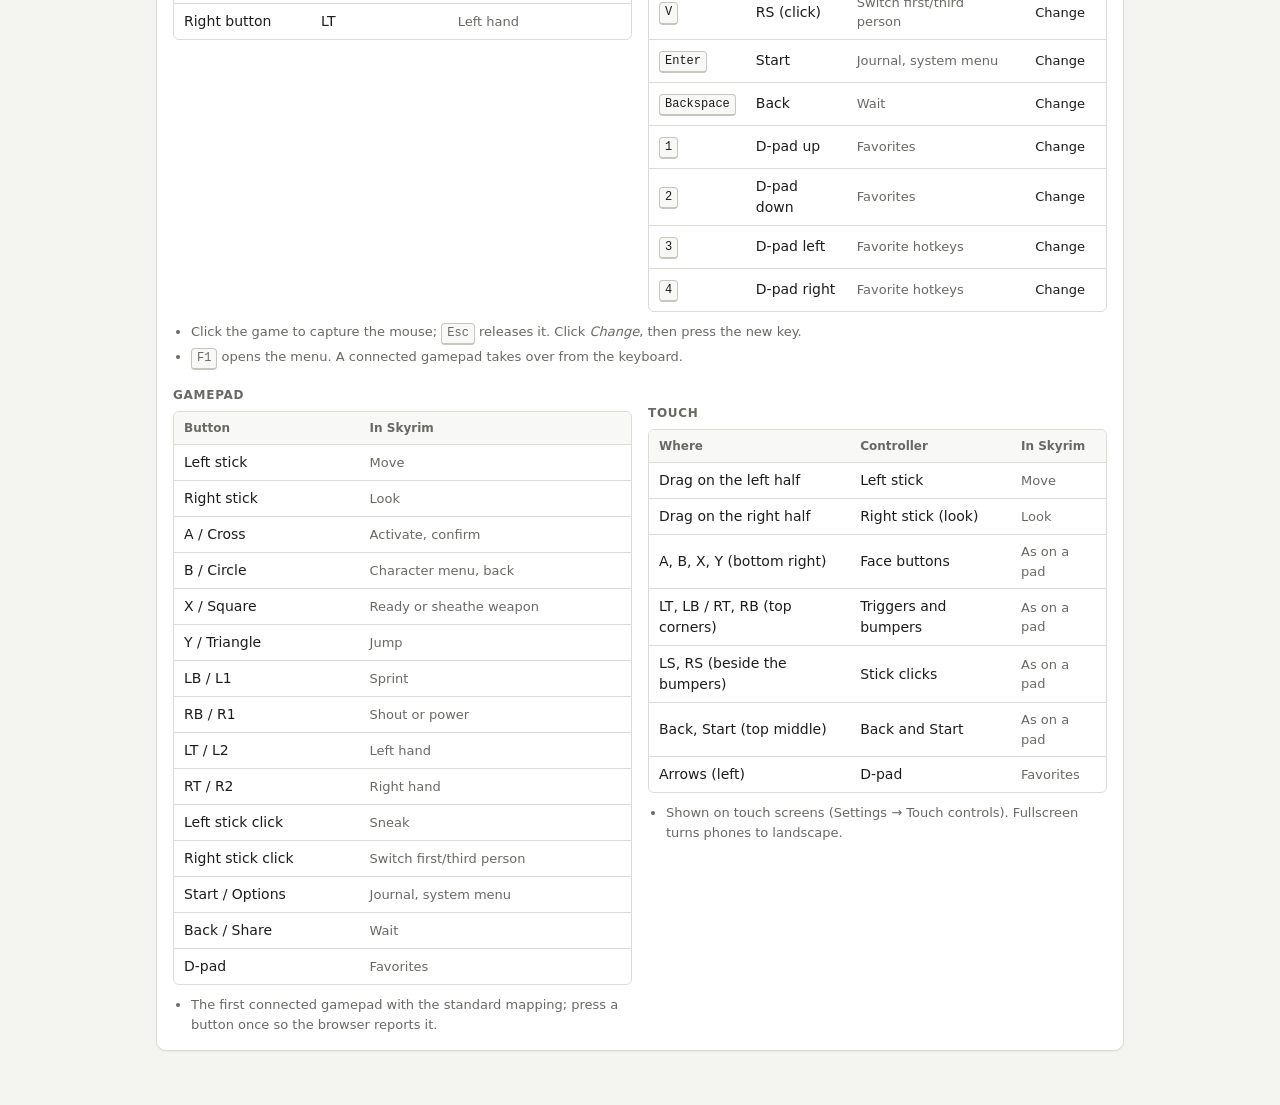
==== commit ce8b05df: "Page: Import from server copies the whole game folder into this browser One copy routine (copyFromSe" ====
--- a/hosts/host-web/web/index.html
+++ b/hosts/host-web/web/index.html
@@ -50,9 +50,20 @@
         <button id="pick">Import game folder…</button>
         <button id="pick-zip">Import .zip…</button>
         <input id="zip-file" type="file" accept=".zip,application/zip" hidden>
+        <span id="server-import-controls" class="row" hidden><button id="pick-server" title="Copy the server's game folder into this browser; files that already match are skipped">Import from server</button></span>
         <span class="spacer"></span>
         <button id="clear" class="danger">Clear imported files</button>
       </div>
+      <div id="import-progress" class="import-progress" hidden>
+        <div class="row">
+          <span id="import-text" class="num"></span>
+          <span class="spacer"></span>
+          <button id="import-cancel" class="small">Cancel</button>
+        </div>
+        <div class="progress"><div id="import-bar"></div></div>
+        <div id="import-file" class="hint import-file"></div>
+      </div>
+      <label class="check hint" id="import-prune-row"><input id="import-prune" type="checkbox"> With Import from server, also delete local files the server doesn't have</label>
       <p id="status" class="status-line" aria-live="polite"></p>
     </div>
   </section>
--- a/hosts/host-web/web/page.css
+++ b/hosts/host-web/web/page.css
@@ -177,6 +177,12 @@
 /* Game files */
 .files-grid { display: grid; grid-template-columns: minmax(0, 1fr) auto; gap: 12px; align-items: center; }
 #status:empty { display: none; }
+.import-progress { margin-top: 12px; padding: 10px 12px; border: 1px solid var(--line); border-radius: var(--radius-sm); background: var(--panel-2); font-size: 13px; }
+.progress { height: 6px; margin: 8px 0 6px; border-radius: 3px; background: var(--line); overflow: hidden; }
+.progress > div { height: 100%; width: 0; background: var(--accent); transition: width .25s; }
+.import-file { overflow: hidden; text-overflow: ellipsis; white-space: nowrap; min-height: 1.4em; }
+#import-prune-row { margin-top: 8px; }
+#local-controls:has(#server-import-controls[hidden]) #import-prune-row { display: none; }
 .status-line { margin-top: 10px; font-size: 13px; color: var(--muted); }
 
 /* Boot bar */
